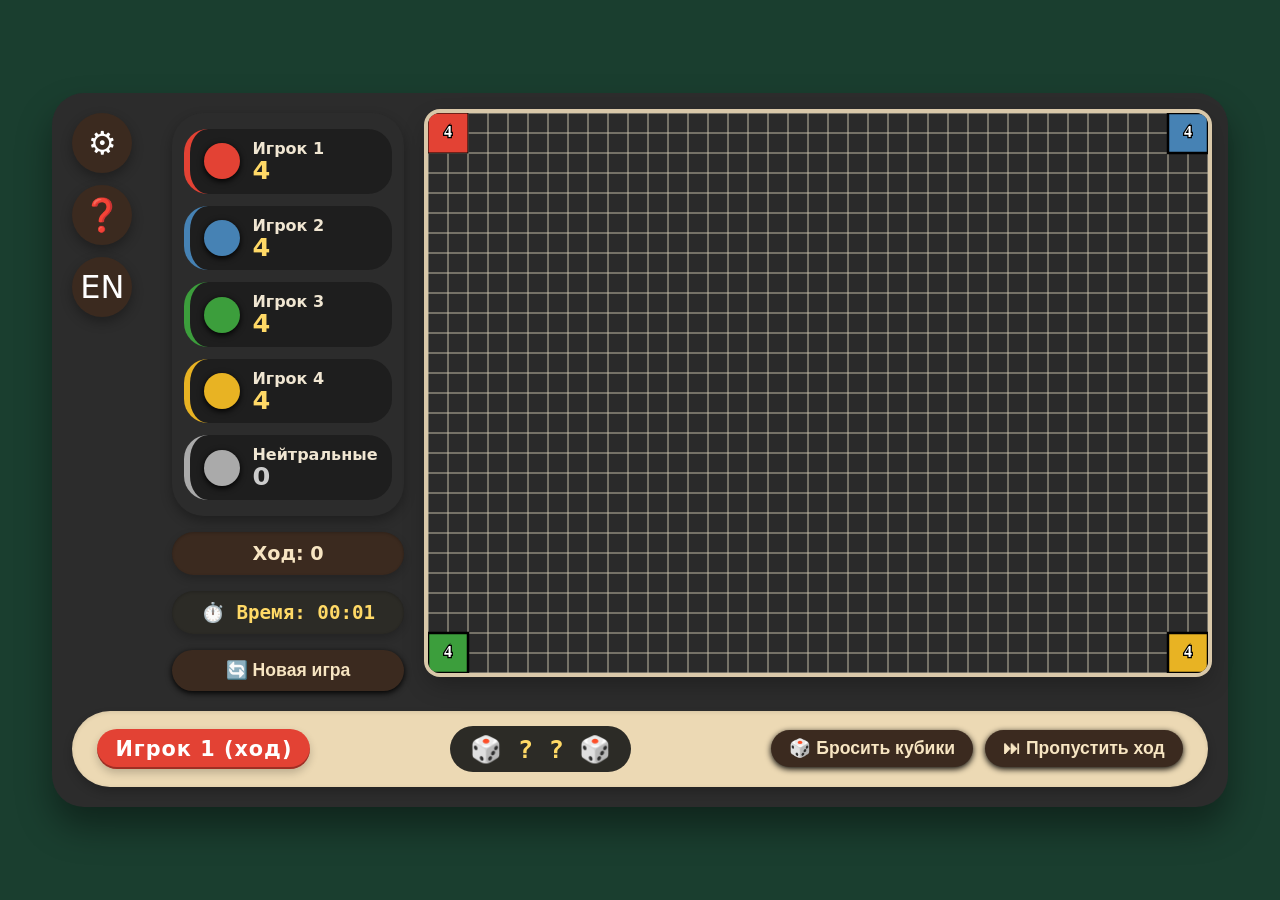
==== index-ru.html @ cdf318c5 "Create index-ru.html" ====
<!DOCTYPE html>
<html lang="ru">
<head>
    <meta charset="UTF-8">
    <meta name="viewport" content="width=device-width, initial-scale=1.0, user-scalable=no">
    <title>Захват</title>
    <link rel="stylesheet" href="css/styles.css">
</head>
<body>
<div class="game-wrapper">
    <div class="game-container">
        <div class="game-top-row">
            <div class="top-left-buttons">
                <div class="round-button" id="settingsIcon">⚙️</div>
                <div class="round-button" id="helpButton">❓</div>
                <div class="round-button" id="langButton">EN</div>
            </div>
            <div class="left-panel">
                <div class="score-panel" id="sideScorePanel"></div>
                <div class="turn-counter-box">Ход: <span id="turnCountDisplay">0</span></div>
                <div class="timer-box">⏱️ Время: <span id="timerDisplay">00:00</span></div>
                <button id="resetBtnLeft" class="reset-button">🔄 Новая игра</button>
            </div>
            <canvas id="gameCanvas" width="780" height="560" role="img" aria-label="Игровое поле"></canvas>
        </div>
        <div class="info-panel">
            <div class="turn-indicator" id="turnText">Игрок 1 (ход)</div>
            <div class="dice-area" id="diceDisplay">🎲  ?  ?  🎲</div>
            <div class="controls">
                <button id="rollBtn" aria-label="Бросить кубики">🎲 Бросить кубики</button>
                <button id="skipBtn" aria-label="Пропустить ход">⏭ Пропустить ход</button>
            </div>
        </div>
    </div>
</div>

<!-- Модальное окно настроек -->
<div id="settingsModal" class="modal">
    <div class="modal-content">
        <div class="modal-header">
            <h3>Настройки игры</h3>
            <span class="close-modal">&times;</span>
        </div>
        <div class="modal-body">
            <div class="settings-grid">
                <div class="settings-column">
                    <div class="settings-group">
                        <label>Количество игроков:</label>
                        <div class="radio-group">
                            <label class="radio-label"><input type="radio" name="playerCount" value="2"> 2 игрока</label>
                            <label class="radio-label"><input type="radio" name="playerCount" value="4" checked> 4 игрока</label>
                        </div>
                    </div>
                    <div class="settings-group">
                        <label>Размер стартовых квадратов: <span id="startSizeValue">2</span></label>
                        <input type="range" id="startSizeSlider" min="1" max="6" step="1" value="2">
                        <div class="hint">(от 1 до 6, влияет на мин. размер поля)</div>
                    </div>
                    <div class="settings-group">
                        <label>Размер поля:</label>
                        <div class="radio-group">
                            <label class="radio-label"><input type="radio" name="fieldSize" value="standard" checked> Стандартный (39×28)</label>
                            <label class="radio-label"><input type="radio" name="fieldSize" value="custom"> Кастомный</label>
                        </div>
                        <div id="customSizeInputs" class="custom-size-inputs" style="display: none;">
                            <input type="number" id="customCols" min="8" max="58" value="39" step="1"> ×
                            <input type="number" id="customRows" min="8" max="31" value="28" step="1">
                            <div id="sizeWarning" class="warning-message" style="display: none; color: #ffaa66; font-size: 0.8rem;">Минимальный размер поля: <span id="minFieldSizeSpan">0</span>×<span id="minFieldSizeSpan2">0</span></div>
                        </div>
                    </div>
                </div>
                <div class="settings-column">
                    <div class="settings-group">
                        <label for="botsToggle">🤖 Режим ботов:</label>
                        <label class="switch">
                            <input type="checkbox" id="botsToggle" checked>
                            <span class="slider round"></span>
                        </label>
                        <span id="botsStatusText">(игроки 2,3,4 — боты)</span>
                    </div>
                    <div class="settings-group">
                        <label for="simulationToggle">🎬 Режим симуляции (все игроки — боты):</label>
                        <label class="switch">
                            <input type="checkbox" id="simulationToggle">
                            <span class="slider round"></span>
                        </label>
                        <div class="hint">(включите для наблюдения за игрой ботов)</div>
                    </div>
                    <div class="settings-group">
                        <label for="highlightToggle">🟢 Подсветка доступных ходов:</label>
                        <label class="switch">
                            <input type="checkbox" id="highlightToggle" checked>
                            <span class="slider round"></span>
                        </label>
                        <div class="hint">(зелёные области, которые можно занять или захватить)</div>
                    </div>
                    <div class="settings-group">
                        <label>Цветовой режим:</label>
                        <div class="radio-group colorblind-group">
                            <label class="radio-label"><input type="radio" name="colorMode" value="normal" checked> Обычный</label>
                            <label class="radio-label"><input type="radio" name="colorMode" value="protanopia"> Протанопия</label>
                            <label class="radio-label"><input type="radio" name="colorMode" value="deuteranopia"> Дейтеранопия</label>
                            <label class="radio-label"><input type="radio" name="colorMode" value="tritanopia"> Тританопия</label>
                        </div>
                    </div>
                </div>
            </div>
        </div>
        <div class="modal-footer">
            <button id="applySettingsBtn">Применить и перезапустить</button>
            <button id="cancelSettingsBtn">Отмена</button>
        </div>
    </div>
</div>

<!-- Модальное окно справочника -->
<div id="helpModal" class="modal help-modal">
    <div class="modal-content">
        <div class="modal-header">
            <h3>📖 Справочник игры</h3>
            <span class="close-help-modal">&times;</span>
        </div>
        <div class="modal-body two-columns">
            <div class="help-column">
                <div class="help-section">
                    <h4>🎮 Горячие клавиши</h4>
                    <ul>
                        <li><kbd>Enter</kbd> — бросить кубики / подтвердить размещение</li>
                        <li><kbd>P</kbd> — пропустить ход</li>
                        <li><kbd>R</kbd> — повернуть прямоугольник</li>
                        <li><kbd>W</kbd> / <kbd>▲</kbd> — вверх</li>
                        <li><kbd>S</kbd> / <kbd>▼</kbd> — вниз</li>
                        <li><kbd>A</kbd> / <kbd>◀</kbd> — влево</li>
                        <li><kbd>D</kbd> / <kbd>▶</kbd> — вправо</li>
                        <li><kbd>Esc</kbd> — открыть/закрыть настройки</li>
                        <li><kbd>Q</kbd> — открыть/закрыть справочник</li>
                        <li><kbd>N</kbd> — новая игра</li>
                        <li><kbd>L</kbd> — переключить язык (русский/английский)</li>
                    </ul>
                </div>
            </div>
            <div class="help-column">
                <div class="help-section">
                    <h4>⚔️ Правила захвата</h4>
                    <p>Размер прямоугольника <strong>строго по кубикам</strong>. Вы можете:</p>
                    <ul>
                        <li><span class="highlight-green">Занять пустую область</span> (прилегает к вашей территории).</li>
                        <li><span class="highlight-orange">Захватить вражеский блок</span> целиком (если он касается вашей территории и имеет нужный размер).</li>
                        <li><span class="highlight-gray">Захватить нейтральный блок</span> (серый, уже существующий).</li>
                    </ul>
                    <p>Накрытие стартовой клетки → выбывание врага, его земли переходят соседям.</p>
                </div>
                <div class="help-section">
                    <h4>🏆 Условия победы</h4>
                    <ul>
                        <li>Захватить ≥ 2/3 поля</li>
                        <li>Уничтожить всех соперников</li>
                        <li>Поле полностью заполнено → побеждает игрок с наибольшей территорией</li>
                    </ul>
                </div>
            </div>
        </div>
        <div class="modal-footer">
            <button id="closeHelpBtn">Закрыть</button>
        </div>
    </div>
</div>

<!-- Модальное окно результатов -->
<div id="gameResultModal" class="modal result-modal">
    <div class="modal-content result-modal-content">
        <div class="modal-header">
            <h3>🏁 Игра окончена 🏁</h3>
            <span class="close-result-modal">&times;</span>
        </div>
        <div class="modal-body result-body">
            <div id="resultWinnerBlock" class="winner-block"></div>
            <div id="resultRankingsList" class="rankings-list"></div>
            <div id="resultStats" class="result-stats"></div>
        </div>
        <div class="modal-footer">
            <button id="resultNewGameBtn">🔄 Новая игра</button>
            <button id="resultCloseBtn">Закрыть</button>
        </div>
    </div>
</div>

<!-- Модальное окно подтверждения -->
<div id="confirmModal" class="modal confirm-modal">
    <div class="modal-content confirm-content">
        <div class="modal-header">
            <h3 id="confirmTitle">Подтверждение действия</h3>
            <span class="close-confirm-modal">&times;</span>
        </div>
        <div class="modal-body confirm-body">
            <p id="confirmMessage">Вы уверены?</p>
        </div>
        <div class="modal-footer confirm-footer">
            <button id="confirmYesBtn">✓ Да (Enter)</button>
            <button id="confirmNoBtn">✗ Нет (Esc)</button>
        </div>
    </div>
</div>

<script src="js/scripts.js"></script>
</body>
</html>
---- css/styles.css ----
* {
    user-select: none;
    -webkit-tap-highlight-color: transparent;
}

html, body {
    overflow: hidden;
    height: 100%;
    margin: 0;
    padding: 0;
}

body {
    background: #1a3e2f;
    font-family: 'Segoe UI', 'Roboto', system-ui, sans-serif;
    display: flex;
    justify-content: center;
    align-items: center;
    min-height: 100vh;
    margin: 0;
    padding: 0;
    transition: filter 0.2s ease;
}

.game-wrapper {
    display: flex;
    justify-content: center;
    align-items: center;
}

.game-container {
    background: #2c2c2c;
    border-radius: 32px;
    padding: 20px;
    box-shadow: 0 20px 35px rgba(0,0,0,0.4);
    display: flex;
    flex-direction: column;
    gap: 20px;
}

.game-top-row {
    display: flex;
    gap: 24px;
    flex-wrap: wrap;
    justify-content: center;
    align-items: flex-start;
    position: relative;
}

.left-panel {
    display: flex;
    flex-direction: column;
    gap: 16px;
    min-width: 180px;
}

.score-panel {
    background: #2c2c2c;
    border-radius: 32px;
    padding: 16px 12px;
    display: flex;
    flex-direction: column;
    gap: 12px;
    box-shadow: 0 5px 12px rgba(0,0,0,0.3);
}

.player-score-card {
    background: #1e1e1e;
    border-radius: 24px;
    padding: 10px 14px;
    display: flex;
    align-items: center;
    gap: 12px;
    border-left: 6px solid;
}

.player-color-badge {
    width: 36px;
    height: 36px;
    border-radius: 18px;
    box-shadow: 0 2px 6px black;
}

.player-score-info {
    flex-grow: 1;
}

.player-name {
    font-weight: bold;
    font-size: 1rem;
    color: #f0e6d2;
}

.player-score {
    font-size: 1.6rem;
    font-weight: bold;
    color: #ffd966;
    line-height: 1;
}

.neutral-score-card {
    background: #1e1e1e;
    border-radius: 24px;
    padding: 10px 14px;
    display: flex;
    align-items: center;
    gap: 12px;
    border-left: 6px solid #aaaaaa;
}

.neutral-badge {
    width: 36px;
    height: 36px;
    border-radius: 18px;
    background: #aaaaaa;
    box-shadow: 0 2px 6px black;
}

.neutral-info {
    flex-grow: 1;
}

.neutral-name {
    font-weight: bold;
    font-size: 1rem;
    color: #f0e6d2;
}

.neutral-score {
    font-size: 1.6rem;
    font-weight: bold;
    color: #cccccc;
    line-height: 1;
}

.turn-counter-box {
    background: #3b2a1f;
    padding: 10px 16px;
    border-radius: 40px;
    color: #f7e5c2;
    font-size: 1.2rem;
    font-weight: bold;
    text-align: center;
    box-shadow: inset 0 1px 3px rgba(0,0,0,0.2), 0 4px 8px rgba(0,0,0,0.2);
}

.timer-box {
    background: #2c2b26;
    padding: 10px 16px;
    border-radius: 40px;
    color: #ffd966;
    font-size: 1.2rem;
    font-weight: bold;
    text-align: center;
    font-family: monospace;
    box-shadow: inset 0 1px 3px rgba(0,0,0,0.2), 0 4px 8px rgba(0,0,0,0.2);
}

.reset-button {
    background: #3b2a1f;
    border: none;
    color: #f7e5c2;
    font-size: 1.1rem;
    font-weight: bold;
    padding: 10px 16px;
    border-radius: 40px;
    cursor: pointer;
    transition: all 0.15s;
    box-shadow: 0 2px 6px black;
    width: 100%;
}

.reset-button:hover {
    background: #5e4230;
    transform: scale(0.97);
    color: white;
}

canvas {
    display: block;
    border-radius: 12px;
    box-shadow: 0 0 0 4px #d9c8a9, 0 10px 25px rgba(0,0,0,0.3);
    cursor: crosshair;
    background: #2a2a2a;
}

.info-panel {
    background: #ecd9b4;
    border-radius: 40px;
    padding: 15px 25px;
    display: flex;
    flex-wrap: wrap;
    align-items: center;
    justify-content: space-between;
    gap: 15px;
    font-weight: bold;
    box-shadow: inset 0 1px 4px rgba(0,0,0,0.1), 0 5px 10px rgba(0,0,0,0.2);
}

.turn-indicator {
    padding: 8px 18px;
    border-radius: 60px;
    color: white;
    font-size: 1.3rem;
    letter-spacing: 1px;
    box-shadow: inset 0 -2px 0 rgba(0,0,0,0.3), 0 4px 8px rgba(0,0,0,0.2);
    transition: background 0.2s;
}

.dice-area {
    background: #2c2b26;
    padding: 8px 20px;
    border-radius: 50px;
    color: #ffd966;
    font-size: 1.6rem;
    font-family: monospace;
    font-weight: bold;
}

button {
    background: #3b2a1f;
    border: none;
    color: #f7e5c2;
    font-size: 1.1rem;
    font-weight: bold;
    padding: 8px 18px;
    border-radius: 40px;
    cursor: pointer;
    transition: all 0.15s;
    box-shadow: 0 2px 6px black;
}

button:hover {
    background: #5e4230;
    transform: scale(0.97);
    color: white;
}

.controls {
    display: flex;
    gap: 12px;
    align-items: center;
    flex-wrap: wrap;
}

.modal {
    display: none;
    position: fixed;
    z-index: 1000;
    left: 0;
    top: 0;
    width: 100%;
    height: 100%;
    background-color: rgba(0,0,0,0.7);
    backdrop-filter: blur(3px);
    justify-content: center;
    align-items: center;
}

.modal-content {
    background: #2c2c2c;
    border-radius: 32px;
    overflow: hidden;
    width: 90%;
    max-width: 480px;
    box-shadow: 0 20px 35px black;
    animation: fadeIn 0.2s;
}

.modal-header {
    display: flex;
    justify-content: space-between;
    align-items: center;
    padding: 16px 20px;
    border-bottom: 1px solid #5e4230;
    color: #f7e5c2;
}

.modal-header h3 {
    margin: 0;
}

.close-modal {
    font-size: 28px;
    font-weight: bold;
    cursor: pointer;
    transition: 0.2s;
}
.close-modal:hover {
    color: #ffa500;
}

.modal-body {
    padding: 20px;
    display: flex;
    flex-direction: column;
    gap: 20px;
}

.settings-group {
    display: flex;
    flex-direction: column;
    gap: 8px;
    color: #f0e6d2;
}

.radio-group {
    display: flex;
    flex-wrap: wrap;
    gap: 12px;
    margin-top: 5px;
}

.radio-label {
    display: flex;
    align-items: center;
    gap: 6px;
    background: #1e1e1e;
    padding: 6px 14px;
    border-radius: 30px;
    cursor: pointer;
    transition: all 0.15s;
    color: #f0e6d2;
    font-size: 0.9rem;
}

.radio-label:hover {
    background: #5e4230;
    transform: scale(0.97);
}

.radio-label input {
    accent-color: #e8b323;
    width: 16px;
    height: 16px;
    margin: 0;
    cursor: pointer;
}

.colorblind-group .radio-label {
    background: #2c2b26;
}

.colorblind-group .radio-label:hover {
    background: #5e4230;
}

input[type="range"] {
    width: 100%;
    cursor: pointer;
    background: #5e4230;
    height: 4px;
    border-radius: 5px;
    -webkit-appearance: none;
}
input[type="range"]:focus {
    outline: none;
}
input[type="range"]::-webkit-slider-thumb {
    -webkit-appearance: none;
    width: 18px;
    height: 18px;
    border-radius: 50%;
    background: #ffd966;
    cursor: pointer;
    border: none;
}
.hint {
    font-size: 0.75rem;
    opacity: 0.8;
}

.custom-size-inputs {
    display: flex;
    gap: 10px;
    align-items: center;
    margin-top: 5px;
    flex-wrap: wrap;
}

.custom-size-inputs input {
    background: #1e1e1e;
    border: 1px solid #5e4230;
    border-radius: 30px;
    padding: 6px 12px;
    color: #ffd966;
    font-weight: bold;
    text-align: center;
    width: 80px;
}

.warning-message {
    width: 100%;
    margin-top: 5px;
}

.switch {
    position: relative;
    display: inline-block;
    width: 52px;
    height: 26px;
}

.switch input {
    opacity: 0;
    width: 0;
    height: 0;
}

.slider {
    position: absolute;
    cursor: pointer;
    top: 0;
    left: 0;
    right: 0;
    bottom: 0;
    background-color: #5e4230;
    transition: 0.3s;
    border-radius: 34px;
}

.slider:before {
    position: absolute;
    content: "";
    height: 20px;
    width: 20px;
    left: 3px;
    bottom: 3px;
    background-color: #f7e5c2;
    transition: 0.3s;
    border-radius: 50%;
}

input:checked + .slider {
    background-color: #3c9e3c;
}

input:checked + .slider:before {
    transform: translateX(26px);
}

.modal-footer {
    display: flex;
    justify-content: flex-end;
    gap: 12px;
    padding: 16px 20px;
    border-top: 1px solid #5e4230;
}

/* Result modal */
.result-modal .result-modal-content {
    max-width: 500px;
    background: #2c2c2c;
    border-radius: 32px;
    animation: fadeIn 0.2s;
    color: #f0e6d2;
}

.winner-block {
    background: #1e1e1e;
    border-radius: 24px;
    padding: 16px;
    text-align: center;
    margin-bottom: 20px;
    border-left: 6px solid;
    color: #f0e6d2;
}
.winner-name {
    font-size: 1.6rem;
    font-weight: bold;
}
.winner-score {
    font-size: 1.2rem;
    color: #ffd966;
}

.rankings-list {
    background: #1e1e1e;
    border-radius: 24px;
    padding: 12px;
    margin-bottom: 20px;
    color: #f0e6d2;
}
.rankings-list > div:first-child {
    color: #ffd966;
    margin-bottom: 8px;
}
.ranking-item {
    display: flex;
    justify-content: space-between;
    padding: 8px 12px;
    border-bottom: 1px solid #5e4230;
    font-size: 1rem;
    color: #f0e6d2;
}
.ranking-item:last-child {
    border-bottom: none;
}
.rank-place {
    font-weight: bold;
    color: #ffd966;
}
.rank-name {
    flex: 1;
    margin-left: 12px;
    color: #f0e6d2;
}
.rank-score {
    font-weight: bold;
    color: #ffd966;
}

.result-stats {
    background: #1e1e1e;
    border-radius: 24px;
    padding: 12px;
    display: flex;
    justify-content: space-between;
    gap: 12px;
    flex-wrap: wrap;
}
.stat-card {
    background: #2c2b26;
    padding: 8px 12px;
    border-radius: 20px;
    text-align: center;
    flex: 1;
    color: #f0e6d2;
}
.stat-label {
    font-size: 0.8rem;
    opacity: 0.9;
    color: #ccccaa;
}
.stat-value {
    font-size: 1.2rem;
    font-weight: bold;
    color: #ffd966;
}

.result-modal .modal-header {
    background: #2c2c2c;
    border-bottom: 1px solid #5e4230;
    color: #ffd966;
}
.result-modal .modal-header h3 {
    color: #ffd966;
}
.result-modal .close-result-modal {
    color: #f0e6d2;
}
.result-modal .close-result-modal:hover {
    color: #ffa500;
}

.result-modal .modal-footer button {
    background: #3b2a1f;
    border: none;
    color: #f7e5c2;
    font-size: 1rem;
    font-weight: bold;
    padding: 8px 18px;
    border-radius: 40px;
    cursor: pointer;
    transition: all 0.15s;
}
.result-modal .modal-footer button:hover {
    background: #5e4230;
    transform: scale(0.97);
    color: white;
}

@keyframes fadeIn {
    from { opacity: 0; transform: scale(0.95);}
    to { opacity: 1; transform: scale(1);}
}

@media (max-width: 900px) {
    .game-top-row {
        flex-direction: column;
        align-items: stretch;
    }
    .left-panel {
        flex-direction: row;
        flex-wrap: wrap;
        justify-content: space-between;
    }
    .score-panel {
        flex-direction: row;
        flex-wrap: wrap;
        flex: 1;
    }
    .player-score-card, .neutral-score-card {
        min-width: 130px;
    }
    .info-panel {
        flex-direction: column;
        align-items: stretch;
    }
}

.settings-grid {
    display: grid;
    grid-template-columns: 1fr 1fr;
    gap: 20px;
}

.settings-column {
    display: flex;
    flex-direction: column;
    gap: 20px;
}

@media (max-width: 700px) {
    .settings-grid {
        grid-template-columns: 1fr;
        gap: 16px;
    }
}

/* Help modal two columns */
.help-modal .modal-content {
    max-width: 700px;
    background: #2c2c2c;
    color: #f0e6d2;
}
.modal-body.two-columns {
    display: flex;
    gap: 24px;
    padding: 20px;
    flex-direction: row !important;
}
.help-column {
    flex: 1;
    min-width: 0;
}
.help-section {
    margin-bottom: 24px;
}
.help-section h4 {
    color: #ffd966;
    border-left: 4px solid #ffd966;
    padding-left: 10px;
    margin-bottom: 12px;
}
.help-section p, .help-section ul {
    font-size: 0.95rem;
    line-height: 1.4;
    color: #e0d6c0;
}
.help-section ul {
    margin-left: 20px;
    padding-left: 0;
}
.help-section li {
    margin: 8px 0;
}
kbd {
    background: #1e1e1e;
    border-radius: 6px;
    padding: 2px 8px;
    font-family: monospace;
    font-weight: bold;
    color: #ffd966;
    border: 1px solid #5e4230;
    display: inline-block;
    margin-right: 4px;
}
.highlight-green { color: #8bc34a; font-weight: bold; }
.highlight-orange { color: #ffb347; font-weight: bold; }
.highlight-gray { color: #cccccc; font-weight: bold; }

/* Performance */
canvas {
    will-change: transform;
    transform: translateZ(0);
    backface-visibility: hidden;
}
.game-container {
    transform: translateZ(0);
}

.top-left-buttons {
    display: flex;
    flex-direction: column;
    gap: 12px;
    margin-right: 16px;
}
.round-button {
    font-size: 2rem;
    cursor: pointer;
    background: #3b2a1f;
    width: 60px;
    height: 60px;
    display: flex;
    align-items: center;
    justify-content: center;
    border-radius: 50%;
    box-shadow: 0 5px 12px rgba(0,0,0,0.3);
    transition: 0.2s;
    color: white;
}
.round-button:hover {
    background: #5e4230;
    transform: scale(1.02);
}

/* Confirm modal white text */
.confirm-modal .modal-content,
.confirm-modal .modal-header,
.confirm-modal .modal-body,
.confirm-modal .modal-footer {
    color: white;
}
.confirm-modal .modal-header h3,
.confirm-modal .modal-body p {
    color: white;
}
.close-confirm-modal {
    color: white;
}
.close-confirm-modal:hover {
    color: #ffa500;
}

@media (max-width: 600px) {
    .modal-body.two-columns {
        flex-direction: column !important;
    }
}
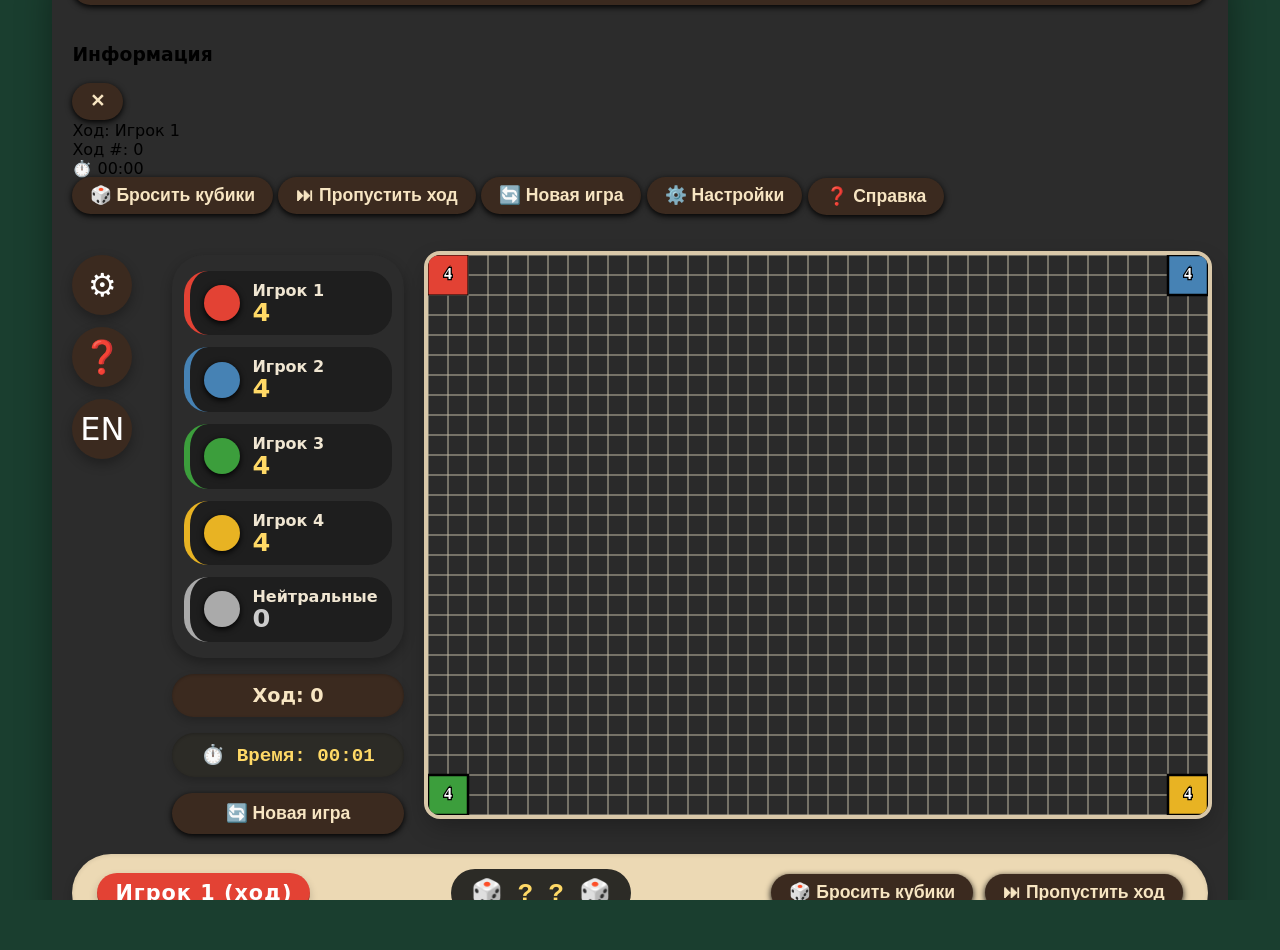
==== commit 192c78f6: "Update index-ru.html" ====
--- a/index-ru.html
+++ b/index-ru.html
@@ -1,14 +1,39 @@
+<!-- index-ru.html (русская версия, аналогичные изменения) -->
 <!DOCTYPE html>
 <html lang="ru">
 <head>
     <meta charset="UTF-8">
-    <meta name="viewport" content="width=device-width, initial-scale=1.0, user-scalable=no">
+    <meta name="viewport" content="width=device-width, initial-scale=1.0, user-scalable=no, viewport-fit=cover">
     <title>Захват</title>
     <link rel="stylesheet" href="css/styles.css">
 </head>
 <body>
 <div class="game-wrapper">
     <div class="game-container">
+        <button class="hamburger-btn" id="hamburgerBtn" aria-label="Меню">☰</button>
+        <div id="mobileDrawer" class="mobile-drawer">
+            <div class="drawer-header">
+                <h3>Информация</h3>
+                <button class="drawer-close" id="drawerCloseBtn">✕</button>
+            </div>
+            <div class="drawer-content">
+                <div class="drawer-score-panel" id="mobileScorePanel"></div>
+                <div class="drawer-turn-info">
+                    <div>Ход: <span id="mobileTurnText">Игрок 1</span></div>
+                    <div>Ход #: <span id="mobileTurnCount">0</span></div>
+                    <div>⏱️ <span id="mobileTimerDisplay">00:00</span></div>
+                </div>
+                <div class="drawer-buttons">
+                    <button id="mobileRollBtn" class="mobile-roll-btn">🎲 Бросить кубики</button>
+                    <button id="mobileSkipBtn" class="mobile-skip-btn">⏭ Пропустить ход</button>
+                    <button id="mobileNewGameBtn" class="mobile-newgame-btn">🔄 Новая игра</button>
+                    <button id="mobileSettingsBtn" class="mobile-settings-btn">⚙️ Настройки</button>
+                    <button id="mobileHelpBtn" class="mobile-help-btn">❓ Справка</button>
+                </div>
+            </div>
+        </div>
+        <div id="drawerOverlay" class="drawer-overlay"></div>
+
         <div class="game-top-row">
             <div class="top-left-buttons">
                 <div class="round-button" id="settingsIcon">⚙️</div>
@@ -34,7 +59,6 @@
     </div>
 </div>
 
-<!-- Модальное окно настроек -->
 <div id="settingsModal" class="modal">
     <div class="modal-content">
         <div class="modal-header">
@@ -65,7 +89,7 @@
                         <div id="customSizeInputs" class="custom-size-inputs" style="display: none;">
                             <input type="number" id="customCols" min="8" max="58" value="39" step="1"> ×
                             <input type="number" id="customRows" min="8" max="31" value="28" step="1">
-                            <div id="sizeWarning" class="warning-message" style="display: none; color: #ffaa66; font-size: 0.8rem;">Минимальный размер поля: <span id="minFieldSizeSpan">0</span>×<span id="minFieldSizeSpan2">0</span></div>
+                            <div id="sizeWarning" class="warning-message" style="display: none;">Минимальный размер поля: <span id="minFieldSizeSpan">0</span>×<span id="minFieldSizeSpan2">0</span></div>
                         </div>
                     </div>
                 </div>
@@ -113,7 +137,6 @@
     </div>
 </div>
 
-<!-- Модальное окно справочника -->
 <div id="helpModal" class="modal help-modal">
     <div class="modal-content">
         <div class="modal-header">
@@ -121,21 +144,29 @@
             <span class="close-help-modal">&times;</span>
         </div>
         <div class="modal-body two-columns">
-            <div class="help-column">
+            <div class="help-column desktop-help">
                 <div class="help-section">
                     <h4>🎮 Горячие клавиши</h4>
                     <ul>
-                        <li><kbd>Enter</kbd> — бросить кубики / подтвердить размещение</li>
+                        <li><kbd>Enter</kbd> — бросить / подтвердить</li>
                         <li><kbd>P</kbd> — пропустить ход</li>
-                        <li><kbd>R</kbd> — повернуть прямоугольник</li>
-                        <li><kbd>W</kbd> / <kbd>▲</kbd> — вверх</li>
-                        <li><kbd>S</kbd> / <kbd>▼</kbd> — вниз</li>
-                        <li><kbd>A</kbd> / <kbd>◀</kbd> — влево</li>
-                        <li><kbd>D</kbd> / <kbd>▶</kbd> — вправо</li>
-                        <li><kbd>Esc</kbd> — открыть/закрыть настройки</li>
-                        <li><kbd>Q</kbd> — открыть/закрыть справочник</li>
+                        <li><kbd>R</kbd> — повернуть</li>
+                        <li><kbd>W/A/S/D</kbd> или стрелки — движение</li>
+                        <li><kbd>Esc</kbd> — настройки</li>
+                        <li><kbd>Q</kbd> — справка</li>
                         <li><kbd>N</kbd> — новая игра</li>
-                        <li><kbd>L</kbd> — переключить язык (русский/английский)</li>
+                        <li><kbd>L</kbd> — переключить язык</li>
+                    </ul>
+                </div>
+            </div>
+            <div class="help-column mobile-help">
+                <div class="help-section">
+                    <h4>📱 Управление пальцем</h4>
+                    <ul>
+                        <li>👆 <strong>Тап по полю</strong> — бросить кубики</li>
+                        <li>🖐️ <strong>Перетаскивание</strong> — двигать прямоугольник</li>
+                        <li>👆 <strong>Тап без движения</strong> — поставить фигуру</li>
+                        <li>📋 <strong>Меню ☰</strong> — очки, ход, таймер, действия</li>
                     </ul>
                 </div>
             </div>
@@ -145,7 +176,7 @@
                     <p>Размер прямоугольника <strong>строго по кубикам</strong>. Вы можете:</p>
                     <ul>
                         <li><span class="highlight-green">Занять пустую область</span> (прилегает к вашей территории).</li>
-                        <li><span class="highlight-orange">Захватить вражеский блок</span> целиком (если он касается вашей территории и имеет нужный размер).</li>
+                        <li><span class="highlight-orange">Захватить вражеский блок</span> целиком (если касается вашей территории и нужный размер).</li>
                         <li><span class="highlight-gray">Захватить нейтральный блок</span> (серый, уже существующий).</li>
                     </ul>
                     <p>Накрытие стартовой клетки → выбывание врага, его земли переходят соседям.</p>
@@ -166,7 +197,6 @@
     </div>
 </div>
 
-<!-- Модальное окно результатов -->
 <div id="gameResultModal" class="modal result-modal">
     <div class="modal-content result-modal-content">
         <div class="modal-header">
@@ -185,7 +215,6 @@
     </div>
 </div>
 
-<!-- Модальное окно подтверждения -->
 <div id="confirmModal" class="modal confirm-modal">
     <div class="modal-content confirm-content">
         <div class="modal-header">
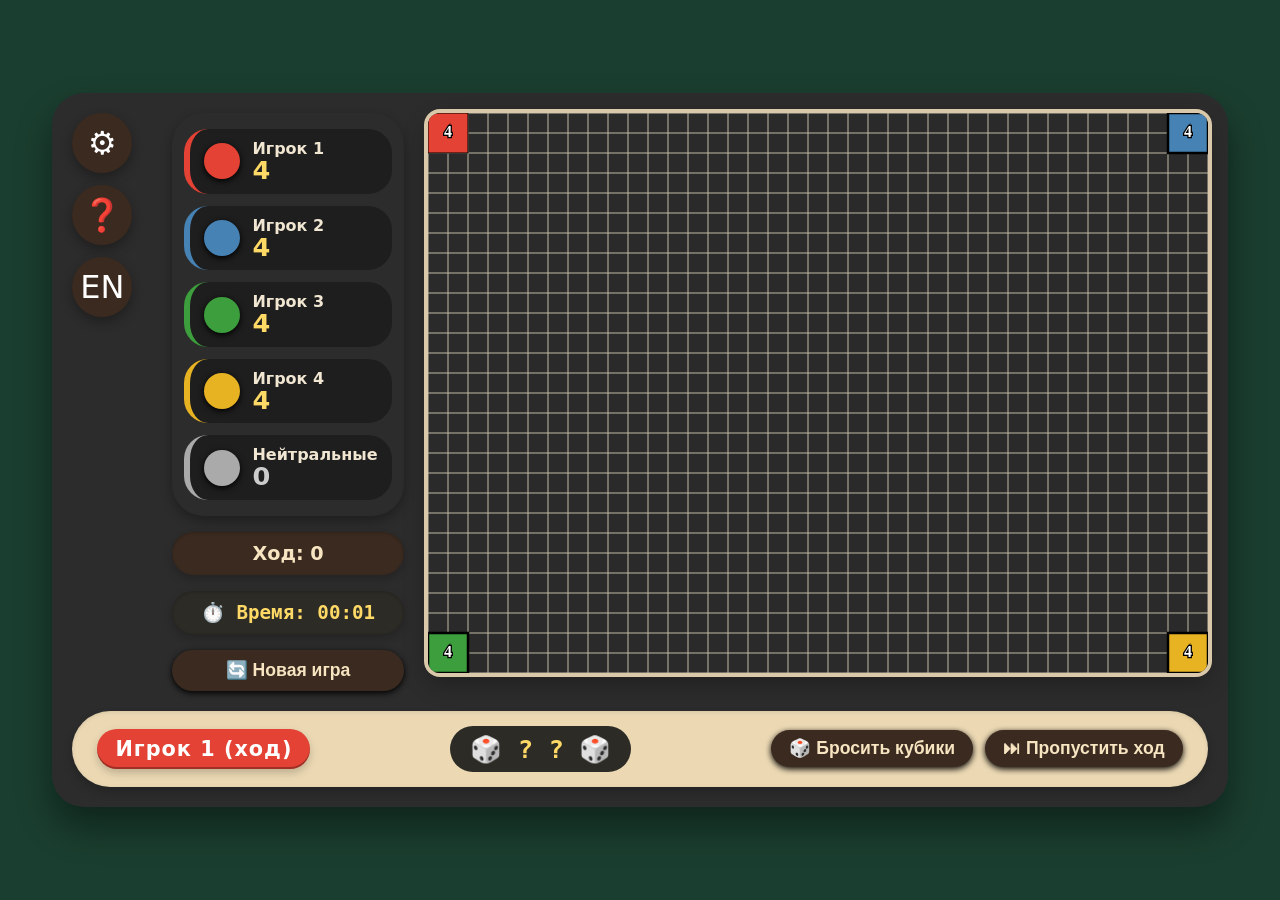
==== commit c232b40a: "Update index-ru.html" ====
--- a/index-ru.html
+++ b/index-ru.html
@@ -1,4 +1,3 @@
-<!-- index-ru.html (русская версия, аналогичные изменения) -->
 <!DOCTYPE html>
 <html lang="ru">
 <head>
@@ -29,6 +28,7 @@
                     <button id="mobileNewGameBtn" class="mobile-newgame-btn">🔄 Новая игра</button>
                     <button id="mobileSettingsBtn" class="mobile-settings-btn">⚙️ Настройки</button>
                     <button id="mobileHelpBtn" class="mobile-help-btn">❓ Справка</button>
+                    <button id="mobileLangBtn" class="mobile-lang-btn">🌐 EN</button>
                 </div>
             </div>
         </div>
@@ -89,7 +89,7 @@
                         <div id="customSizeInputs" class="custom-size-inputs" style="display: none;">
                             <input type="number" id="customCols" min="8" max="58" value="39" step="1"> ×
                             <input type="number" id="customRows" min="8" max="31" value="28" step="1">
-                            <div id="sizeWarning" class="warning-message" style="display: none;">Минимальный размер поля: <span id="minFieldSizeSpan">0</span>×<span id="minFieldSizeSpan2">0</span></div>
+                            <div id="sizeWarning" class="warning-message">Минимальный размер поля: <span id="minFieldSizeSpan">0</span>×<span id="minFieldSizeSpan2">0</span></div>
                         </div>
                     </div>
                 </div>
@@ -166,6 +166,7 @@
                         <li>👆 <strong>Тап по полю</strong> — бросить кубики</li>
                         <li>🖐️ <strong>Перетаскивание</strong> — двигать прямоугольник</li>
                         <li>👆 <strong>Тап без движения</strong> — поставить фигуру</li>
+                        <li>⏱️ <strong>Долгое нажатие</strong> — повернуть фигуру</li>
                         <li>📋 <strong>Меню ☰</strong> — очки, ход, таймер, действия</li>
                     </ul>
                 </div>
--- a/css/styles.css
+++ b/css/styles.css
@@ -1,3 +1,4 @@
+/* styles.css — полная версия с исправленной обводкой нейтральной карточки */
 * {
     user-select: none;
     -webkit-tap-highlight-color: transparent;
@@ -26,6 +27,9 @@
     display: flex;
     justify-content: center;
     align-items: center;
+    width: 100%;
+    padding: 0 5px;
+    box-sizing: border-box;
 }
 
 .game-container {
@@ -36,8 +40,129 @@
     display: flex;
     flex-direction: column;
     gap: 20px;
-}
-
+    position: relative;
+}
+
+/* Кнопка гамбургер (мобильная) */
+.hamburger-btn {
+    display: none;
+    position: fixed;
+    bottom: 20px;
+    right: 20px;
+    width: 56px;
+    height: 56px;
+    border-radius: 50%;
+    background: #3b2a1f;
+    border: none;
+    font-size: 28px;
+    color: white;
+    cursor: pointer;
+    z-index: 1001;
+    box-shadow: 0 4px 12px rgba(0,0,0,0.3);
+    transition: 0.2s;
+}
+.hamburger-btn:active {
+    transform: scale(0.94);
+}
+
+/* Выдвижная панель */
+.mobile-drawer {
+    position: fixed;
+    bottom: 0;
+    left: 0;
+    right: 0;
+    background: #2c2c2c;
+    border-radius: 24px 24px 0 0;
+    transform: translateY(100%);
+    transition: transform 0.3s ease;
+    z-index: 1002;
+    max-height: 80vh;
+    overflow-y: auto;
+    box-shadow: 0 -4px 20px rgba(0,0,0,0.5);
+    display: flex;
+    flex-direction: column;
+}
+.mobile-drawer.open {
+    transform: translateY(0);
+}
+.drawer-header {
+    display: flex;
+    justify-content: space-between;
+    align-items: center;
+    padding: 16px 20px;
+    border-bottom: 1px solid #5e4230;
+    color: #f7e5c2;
+}
+.drawer-header h3 {
+    margin: 0;
+}
+.drawer-close {
+    background: none;
+    border: none;
+    font-size: 24px;
+    color: #f7e5c2;
+    cursor: pointer;
+    padding: 0;
+    width: 32px;
+    height: 32px;
+}
+.drawer-content {
+    padding: 20px;
+    display: flex;
+    flex-direction: column;
+    gap: 20px;
+}
+.drawer-score-panel {
+    background: #1e1e1e;
+    border-radius: 24px;
+    padding: 12px;
+    display: flex;
+    flex-direction: column;
+    gap: 8px;
+    color: #f0e6d2;
+}
+.drawer-turn-info {
+    background: #1e1e1e;
+    border-radius: 24px;
+    padding: 12px;
+    display: flex;
+    justify-content: space-around;
+    font-weight: bold;
+    color: #ffd966;
+}
+.drawer-buttons {
+    display: flex;
+    flex-wrap: wrap;
+    gap: 12px;
+    justify-content: center;
+}
+.drawer-buttons button {
+    flex: 1;
+    min-width: 120px;
+    background: #3b2a1f;
+    border: none;
+    color: #f7e5c2;
+    font-size: 1rem;
+    font-weight: bold;
+    padding: 10px 12px;
+    border-radius: 40px;
+    cursor: pointer;
+}
+.drawer-overlay {
+    position: fixed;
+    top: 0;
+    left: 0;
+    right: 0;
+    bottom: 0;
+    background: rgba(0,0,0,0.5);
+    z-index: 1000;
+    display: none;
+}
+.drawer-overlay.open {
+    display: block;
+}
+
+/* Стандартный десктоп интерфейс */
 .game-top-row {
     display: flex;
     gap: 24px;
@@ -46,14 +171,12 @@
     align-items: flex-start;
     position: relative;
 }
-
 .left-panel {
     display: flex;
     flex-direction: column;
     gap: 16px;
     min-width: 180px;
 }
-
 .score-panel {
     background: #2c2c2c;
     border-radius: 32px;
@@ -63,8 +186,7 @@
     gap: 12px;
     box-shadow: 0 5px 12px rgba(0,0,0,0.3);
 }
-
-.player-score-card {
+.player-score-card, .neutral-score-card {
     background: #1e1e1e;
     border-radius: 24px;
     padding: 10px 14px;
@@ -73,67 +195,54 @@
     gap: 12px;
     border-left: 6px solid;
 }
-
 .player-color-badge {
     width: 36px;
     height: 36px;
     border-radius: 18px;
     box-shadow: 0 2px 6px black;
 }
-
-.player-score-info {
+.player-score-info, .neutral-info {
     flex-grow: 1;
 }
-
-.player-name {
+.player-name, .neutral-name {
     font-weight: bold;
     font-size: 1rem;
     color: #f0e6d2;
 }
-
-.player-score {
+.player-score, .neutral-score {
     font-size: 1.6rem;
     font-weight: bold;
     color: #ffd966;
     line-height: 1;
 }
-
+.neutral-score {
+    color: #cccccc;
+}
+
+/* Нейтральный кружок — всегда серый */
+.neutral-badge {
+    width: 36px !important;
+    height: 36px !important;
+    border-radius: 18px !important;
+    background: #aaaaaa !important;
+    box-shadow: 0 2px 6px black;
+    display: inline-block;
+    flex-shrink: 0;
+}
+
+/* Исправление обводки нейтральной карточки — серая линия слева */
 .neutral-score-card {
-    background: #1e1e1e;
-    border-radius: 24px;
-    padding: 10px 14px;
-    display: flex;
-    align-items: center;
-    gap: 12px;
-    border-left: 6px solid #aaaaaa;
-}
-
-.neutral-badge {
-    width: 36px;
-    height: 36px;
-    border-radius: 18px;
-    background: #aaaaaa;
-    box-shadow: 0 2px 6px black;
-}
-
-.neutral-info {
-    flex-grow: 1;
-}
-
-.neutral-name {
-    font-weight: bold;
-    font-size: 1rem;
-    color: #f0e6d2;
-}
-
-.neutral-score {
-    font-size: 1.6rem;
-    font-weight: bold;
-    color: #cccccc;
-    line-height: 1;
-}
-
-.turn-counter-box {
+    border-left-color: #aaaaaa !important;
+}
+
+/* Для мобильной панели уменьшаем кружок */
+.drawer-score-panel .neutral-badge {
+    width: 24px !important;
+    height: 24px !important;
+    border-radius: 12px !important;
+}
+
+.turn-counter-box, .timer-box {
     background: #3b2a1f;
     padding: 10px 16px;
     border-radius: 40px;
@@ -143,19 +252,11 @@
     text-align: center;
     box-shadow: inset 0 1px 3px rgba(0,0,0,0.2), 0 4px 8px rgba(0,0,0,0.2);
 }
-
 .timer-box {
     background: #2c2b26;
-    padding: 10px 16px;
-    border-radius: 40px;
-    color: #ffd966;
-    font-size: 1.2rem;
-    font-weight: bold;
-    text-align: center;
+    color: #ffd966;
     font-family: monospace;
-    box-shadow: inset 0 1px 3px rgba(0,0,0,0.2), 0 4px 8px rgba(0,0,0,0.2);
-}
-
+}
 .reset-button {
     background: #3b2a1f;
     border: none;
@@ -169,11 +270,9 @@
     box-shadow: 0 2px 6px black;
     width: 100%;
 }
-
 .reset-button:hover {
     background: #5e4230;
     transform: scale(0.97);
-    color: white;
 }
 
 canvas {
@@ -182,8 +281,9 @@
     box-shadow: 0 0 0 4px #d9c8a9, 0 10px 25px rgba(0,0,0,0.3);
     cursor: crosshair;
     background: #2a2a2a;
-}
-
+    width: auto;
+    height: auto;
+}
 .info-panel {
     background: #ecd9b4;
     border-radius: 40px;
@@ -196,7 +296,6 @@
     font-weight: bold;
     box-shadow: inset 0 1px 4px rgba(0,0,0,0.1), 0 5px 10px rgba(0,0,0,0.2);
 }
-
 .turn-indicator {
     padding: 8px 18px;
     border-radius: 60px;
@@ -204,9 +303,7 @@
     font-size: 1.3rem;
     letter-spacing: 1px;
     box-shadow: inset 0 -2px 0 rgba(0,0,0,0.3), 0 4px 8px rgba(0,0,0,0.2);
-    transition: background 0.2s;
-}
-
+}
 .dice-area {
     background: #2c2b26;
     padding: 8px 20px;
@@ -216,7 +313,6 @@
     font-family: monospace;
     font-weight: bold;
 }
-
 button {
     background: #3b2a1f;
     border: none;
@@ -229,24 +325,44 @@
     transition: all 0.15s;
     box-shadow: 0 2px 6px black;
 }
-
 button:hover {
     background: #5e4230;
     transform: scale(0.97);
+}
+.controls {
+    display: flex;
+    gap: 12px;
+    flex-wrap: wrap;
+}
+.top-left-buttons {
+    display: flex;
+    flex-direction: column;
+    gap: 12px;
+    margin-right: 16px;
+}
+.round-button {
+    font-size: 2rem;
+    cursor: pointer;
+    background: #3b2a1f;
+    width: 60px;
+    height: 60px;
+    display: flex;
+    align-items: center;
+    justify-content: center;
+    border-radius: 50%;
+    box-shadow: 0 5px 12px rgba(0,0,0,0.3);
+    transition: 0.2s;
     color: white;
 }
-
-.controls {
-    display: flex;
-    gap: 12px;
-    align-items: center;
-    flex-wrap: wrap;
-}
-
+.round-button:active {
+    transform: scale(0.96);
+}
+
+/* Модальные окна — весь текст белый */
 .modal {
     display: none;
     position: fixed;
-    z-index: 1000;
+    z-index: 1100;
     left: 0;
     top: 0;
     width: 100%;
@@ -256,7 +372,6 @@
     justify-content: center;
     align-items: center;
 }
-
 .modal-content {
     background: #2c2c2c;
     border-radius: 32px;
@@ -265,8 +380,8 @@
     max-width: 480px;
     box-shadow: 0 20px 35px black;
     animation: fadeIn 0.2s;
-}
-
+    color: #f0e6d2;
+}
 .modal-header {
     display: flex;
     justify-content: space-between;
@@ -275,42 +390,39 @@
     border-bottom: 1px solid #5e4230;
     color: #f7e5c2;
 }
-
 .modal-header h3 {
     margin: 0;
-}
-
-.close-modal {
+    color: #ffd966;
+}
+.close-modal, .close-help-modal, .close-result-modal, .close-confirm-modal {
     font-size: 28px;
     font-weight: bold;
     cursor: pointer;
     transition: 0.2s;
-}
-.close-modal:hover {
+    color: #f7e5c2;
+}
+.close-modal:hover, .close-help-modal:hover, .close-result-modal:hover, .close-confirm-modal:hover {
     color: #ffa500;
 }
-
 .modal-body {
     padding: 20px;
     display: flex;
     flex-direction: column;
     gap: 20px;
-}
-
+    color: #f0e6d2;
+}
 .settings-group {
     display: flex;
     flex-direction: column;
     gap: 8px;
     color: #f0e6d2;
 }
-
 .radio-group {
     display: flex;
     flex-wrap: wrap;
     gap: 12px;
     margin-top: 5px;
 }
-
 .radio-label {
     display: flex;
     align-items: center;
@@ -323,12 +435,9 @@
     color: #f0e6d2;
     font-size: 0.9rem;
 }
-
-.radio-label:hover {
-    background: #5e4230;
+.radio-label:active {
     transform: scale(0.97);
 }
-
 .radio-label input {
     accent-color: #e8b323;
     width: 16px;
@@ -336,15 +445,6 @@
     margin: 0;
     cursor: pointer;
 }
-
-.colorblind-group .radio-label {
-    background: #2c2b26;
-}
-
-.colorblind-group .radio-label:hover {
-    background: #5e4230;
-}
-
 input[type="range"] {
     width: 100%;
     cursor: pointer;
@@ -352,9 +452,6 @@
     height: 4px;
     border-radius: 5px;
     -webkit-appearance: none;
-}
-input[type="range"]:focus {
-    outline: none;
 }
 input[type="range"]::-webkit-slider-thumb {
     -webkit-appearance: none;
@@ -363,13 +460,12 @@
     border-radius: 50%;
     background: #ffd966;
     cursor: pointer;
-    border: none;
 }
 .hint {
     font-size: 0.75rem;
     opacity: 0.8;
-}
-
+    color: #ccccaa;
+}
 .custom-size-inputs {
     display: flex;
     gap: 10px;
@@ -377,7 +473,6 @@
     margin-top: 5px;
     flex-wrap: wrap;
 }
-
 .custom-size-inputs input {
     background: #1e1e1e;
     border: 1px solid #5e4230;
@@ -388,25 +483,21 @@
     text-align: center;
     width: 80px;
 }
-
 .warning-message {
-    width: 100%;
-    margin-top: 5px;
-}
-
+    color: #ffaa66;
+    font-size: 0.8rem;
+}
 .switch {
     position: relative;
     display: inline-block;
     width: 52px;
     height: 26px;
 }
-
 .switch input {
     opacity: 0;
     width: 0;
     height: 0;
 }
-
 .slider {
     position: absolute;
     cursor: pointer;
@@ -418,7 +509,6 @@
     transition: 0.3s;
     border-radius: 34px;
 }
-
 .slider:before {
     position: absolute;
     content: "";
@@ -430,15 +520,12 @@
     transition: 0.3s;
     border-radius: 50%;
 }
-
 input:checked + .slider {
     background-color: #3c9e3c;
 }
-
 input:checked + .slider:before {
     transform: translateX(26px);
 }
-
 .modal-footer {
     display: flex;
     justify-content: flex-end;
@@ -446,16 +533,9 @@
     padding: 16px 20px;
     border-top: 1px solid #5e4230;
 }
-
-/* Result modal */
 .result-modal .result-modal-content {
     max-width: 500px;
-    background: #2c2c2c;
-    border-radius: 32px;
-    animation: fadeIn 0.2s;
-    color: #f0e6d2;
-}
-
+}
 .winner-block {
     background: #1e1e1e;
     border-radius: 24px;
@@ -473,7 +553,6 @@
     font-size: 1.2rem;
     color: #ffd966;
 }
-
 .rankings-list {
     background: #1e1e1e;
     border-radius: 24px;
@@ -483,33 +562,25 @@
 }
 .rankings-list > div:first-child {
     color: #ffd966;
-    margin-bottom: 8px;
 }
 .ranking-item {
     display: flex;
     justify-content: space-between;
     padding: 8px 12px;
     border-bottom: 1px solid #5e4230;
-    font-size: 1rem;
-    color: #f0e6d2;
-}
-.ranking-item:last-child {
-    border-bottom: none;
+    color: #f0e6d2;
 }
 .rank-place {
     font-weight: bold;
     color: #ffd966;
 }
 .rank-name {
-    flex: 1;
-    margin-left: 12px;
     color: #f0e6d2;
 }
 .rank-score {
     font-weight: bold;
     color: #ffd966;
 }
-
 .result-stats {
     background: #1e1e1e;
     border-radius: 24px;
@@ -537,105 +608,17 @@
     font-weight: bold;
     color: #ffd966;
 }
-
-.result-modal .modal-header {
-    background: #2c2c2c;
-    border-bottom: 1px solid #5e4230;
-    color: #ffd966;
-}
-.result-modal .modal-header h3 {
-    color: #ffd966;
-}
-.result-modal .close-result-modal {
-    color: #f0e6d2;
-}
-.result-modal .close-result-modal:hover {
-    color: #ffa500;
-}
-
-.result-modal .modal-footer button {
-    background: #3b2a1f;
-    border: none;
-    color: #f7e5c2;
-    font-size: 1rem;
-    font-weight: bold;
-    padding: 8px 18px;
-    border-radius: 40px;
-    cursor: pointer;
-    transition: all 0.15s;
-}
-.result-modal .modal-footer button:hover {
-    background: #5e4230;
-    transform: scale(0.97);
-    color: white;
-}
-
 @keyframes fadeIn {
     from { opacity: 0; transform: scale(0.95);}
     to { opacity: 1; transform: scale(1);}
 }
-
-@media (max-width: 900px) {
-    .game-top-row {
-        flex-direction: column;
-        align-items: stretch;
-    }
-    .left-panel {
-        flex-direction: row;
-        flex-wrap: wrap;
-        justify-content: space-between;
-    }
-    .score-panel {
-        flex-direction: row;
-        flex-wrap: wrap;
-        flex: 1;
-    }
-    .player-score-card, .neutral-score-card {
-        min-width: 130px;
-    }
-    .info-panel {
-        flex-direction: column;
-        align-items: stretch;
-    }
-}
-
-.settings-grid {
-    display: grid;
-    grid-template-columns: 1fr 1fr;
-    gap: 20px;
-}
-
-.settings-column {
-    display: flex;
-    flex-direction: column;
-    gap: 20px;
-}
-
-@media (max-width: 700px) {
-    .settings-grid {
-        grid-template-columns: 1fr;
-        gap: 16px;
-    }
-}
-
-/* Help modal two columns */
-.help-modal .modal-content {
-    max-width: 700px;
-    background: #2c2c2c;
-    color: #f0e6d2;
-}
-.modal-body.two-columns {
+.help-modal .modal-body.two-columns {
     display: flex;
     gap: 24px;
-    padding: 20px;
     flex-direction: row !important;
 }
 .help-column {
     flex: 1;
-    min-width: 0;
-}
-.help-section {
-    margin-bottom: 24px;
 }
 .help-section h4 {
     color: #ffd966;
@@ -643,18 +626,13 @@
     padding-left: 10px;
     margin-bottom: 12px;
 }
-.help-section p, .help-section ul {
-    font-size: 0.95rem;
-    line-height: 1.4;
+.help-section p, .help-section li {
     color: #e0d6c0;
 }
 .help-section ul {
     margin-left: 20px;
     padding-left: 0;
 }
-.help-section li {
-    margin: 8px 0;
-}
 kbd {
     background: #1e1e1e;
     border-radius: 6px;
@@ -670,61 +648,50 @@
 .highlight-orange { color: #ffb347; font-weight: bold; }
 .highlight-gray { color: #cccccc; font-weight: bold; }
 
-/* Performance */
-canvas {
-    will-change: transform;
-    transform: translateZ(0);
-    backface-visibility: hidden;
-}
-.game-container {
-    transform: translateZ(0);
-}
-
-.top-left-buttons {
-    display: flex;
-    flex-direction: column;
-    gap: 12px;
-    margin-right: 16px;
-}
-.round-button {
-    font-size: 2rem;
-    cursor: pointer;
-    background: #3b2a1f;
-    width: 60px;
-    height: 60px;
-    display: flex;
-    align-items: center;
-    justify-content: center;
-    border-radius: 50%;
-    box-shadow: 0 5px 12px rgba(0,0,0,0.3);
-    transition: 0.2s;
-    color: white;
-}
-.round-button:hover {
-    background: #5e4230;
-    transform: scale(1.02);
-}
-
-/* Confirm modal white text */
-.confirm-modal .modal-content,
-.confirm-modal .modal-header,
-.confirm-modal .modal-body,
-.confirm-modal .modal-footer {
-    color: white;
-}
-.confirm-modal .modal-header h3,
-.confirm-modal .modal-body p {
-    color: white;
-}
-.close-confirm-modal {
-    color: white;
-}
-.close-confirm-modal:hover {
-    color: #ffa500;
-}
-
-@media (max-width: 600px) {
-    .modal-body.two-columns {
+/* Мобильная адаптация */
+@media (max-width: 768px) {
+    .game-container {
+        padding: 10px;
+        gap: 10px;
+        width: 100%;
+        box-sizing: border-box;
+    }
+    .left-panel, .info-panel, .top-left-buttons {
+        display: none;
+    }
+    .hamburger-btn {
+        display: flex;
+        align-items: center;
+        justify-content: center;
+    }
+    canvas {
+        margin: 5px auto;
+        width: calc(100% - 10px);
+        height: auto;
+        box-shadow: 0 0 0 2px #d9c8a9, 0 5px 15px rgba(0,0,0,0.3);
+    }
+    .game-top-row {
+        justify-content: center;
+    }
+    .desktop-help {
+        display: none;
+    }
+    .mobile-help {
+        display: block;
+    }
+    .modal-content {
+        max-width: 95%;
+    }
+    .help-modal .modal-body.two-columns {
         flex-direction: column !important;
     }
 }
+
+@media (min-width: 769px) {
+    .mobile-help, .hamburger-btn, .mobile-drawer, .drawer-overlay {
+        display: none;
+    }
+    .desktop-help {
+        display: block;
+    }
+}
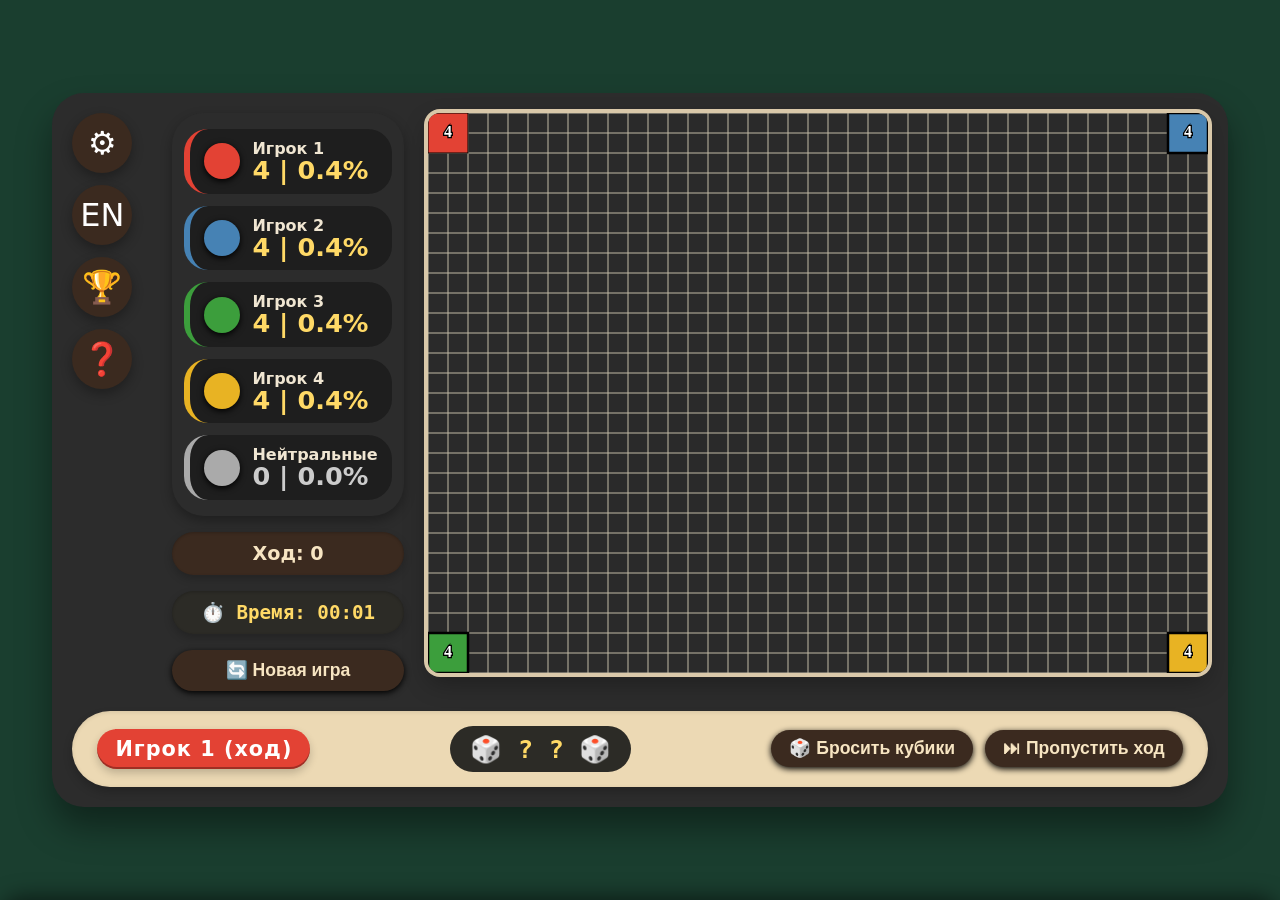
==== commit 1d2def2d: "Update index-ru.html" ====
--- a/index-ru.html
+++ b/index-ru.html
@@ -27,6 +27,7 @@
                     <button id="mobileSkipBtn" class="mobile-skip-btn">⏭ Пропустить ход</button>
                     <button id="mobileNewGameBtn" class="mobile-newgame-btn">🔄 Новая игра</button>
                     <button id="mobileSettingsBtn" class="mobile-settings-btn">⚙️ Настройки</button>
+                    <button id="mobileProgressBtn" class="mobile-progress-btn">🏆 Прогресс</button>
                     <button id="mobileHelpBtn" class="mobile-help-btn">❓ Справка</button>
                     <button id="mobileLangBtn" class="mobile-lang-btn">🌐 EN</button>
                 </div>
@@ -37,8 +38,9 @@
         <div class="game-top-row">
             <div class="top-left-buttons">
                 <div class="round-button" id="settingsIcon">⚙️</div>
+                <div class="round-button" id="langButton">EN</div>
+                <div class="round-button" id="progressButton">🏆</div>
                 <div class="round-button" id="helpButton">❓</div>
-                <div class="round-button" id="langButton">EN</div>
             </div>
             <div class="left-panel">
                 <div class="score-panel" id="sideScorePanel"></div>
@@ -154,6 +156,7 @@
                         <li><kbd>W/A/S/D</kbd> или стрелки — движение</li>
                         <li><kbd>Esc</kbd> — настройки</li>
                         <li><kbd>Q</kbd> — справка</li>
+                        <li><kbd>C</kbd> — достижения и статистика</li>
                         <li><kbd>N</kbd> — новая игра</li>
                         <li><kbd>L</kbd> — переключить язык</li>
                     </ul>
@@ -198,6 +201,20 @@
     </div>
 </div>
 
+<div id="progressModal" class="modal progress-modal">
+    <div class="modal-content progress-modal-content">
+        <div class="modal-header">
+            <h3>🏆 Прогресс</h3>
+            <span class="close-progress-modal">&times;</span>
+        </div>
+        <div class="progress-tabs">
+            <div class="progress-tab active" data-tab="stats">📊 Статистика</div>
+            <div class="progress-tab" data-tab="achievements">🏆 Достижения</div>
+        </div>
+        <div class="modal-body progress-body" id="progressBody"></div>
+    </div>
+</div>
+
 <div id="gameResultModal" class="modal result-modal">
     <div class="modal-content result-modal-content">
         <div class="modal-header">
--- a/css/styles.css
+++ b/css/styles.css
@@ -1,4 +1,3 @@
-/* styles.css — полная версия с исправленной обводкой нейтральной карточки */
 * {
     user-select: none;
     -webkit-tap-highlight-color: transparent;
@@ -65,7 +64,7 @@
     transform: scale(0.94);
 }
 
-/* Выдвижная панель */
+/* Выдвижная панель (мобильная) */
 .mobile-drawer {
     position: fixed;
     bottom: 0;
@@ -219,7 +218,7 @@
     color: #cccccc;
 }
 
-/* Нейтральный кружок — всегда серый */
+/* Нейтральный кружок и обводка */
 .neutral-badge {
     width: 36px !important;
     height: 36px !important;
@@ -229,13 +228,9 @@
     display: inline-block;
     flex-shrink: 0;
 }
-
-/* Исправление обводки нейтральной карточки — серая линия слева */
 .neutral-score-card {
     border-left-color: #aaaaaa !important;
 }
-
-/* Для мобильной панели уменьшаем кружок */
 .drawer-score-panel .neutral-badge {
     width: 24px !important;
     height: 24px !important;
@@ -281,8 +276,6 @@
     box-shadow: 0 0 0 4px #d9c8a9, 0 10px 25px rgba(0,0,0,0.3);
     cursor: crosshair;
     background: #2a2a2a;
-    width: auto;
-    height: auto;
 }
 .info-panel {
     background: #ecd9b4;
@@ -358,7 +351,7 @@
     transform: scale(0.96);
 }
 
-/* Модальные окна — весь текст белый */
+/* Модальные окна */
 .modal {
     display: none;
     position: fixed;
@@ -648,50 +641,64 @@
 .highlight-orange { color: #ffb347; font-weight: bold; }
 .highlight-gray { color: #cccccc; font-weight: bold; }
 
-/* Мобильная адаптация */
+/* Мобильная версия — при наличии класса .mobile-device */
+body.mobile-device .left-panel,
+body.mobile-device .info-panel,
+body.mobile-device .top-left-buttons {
+    display: none;
+}
+
+body.mobile-device .hamburger-btn {
+    display: flex;
+    align-items: center;
+    justify-content: center;
+}
+
+body.mobile-device canvas {
+    margin: 5px auto;
+    width: auto;
+    height: auto;
+    max-width: calc(100% - 10px);
+    max-height: calc(100vh - 10px);
+    box-shadow: 0 0 0 2px #d9c8a9, 0 5px 15px rgba(0,0,0,0.3);
+}
+
+body.mobile-device .game-container {
+    padding: 10px;
+    gap: 10px;
+    width: 100%;
+    box-sizing: border-box;
+    background: transparent;
+    box-shadow: none;
+}
+
+body.mobile-device .game-top-row {
+    justify-content: center;
+}
+
+body.mobile-device .desktop-help {
+    display: none;
+}
+body.mobile-device .mobile-help {
+    display: block;
+}
+/* Для десктопа — скрываем мобильную помощь */
+body:not(.mobile-device) .mobile-help {
+    display: none;
+}
+body:not(.mobile-device) .desktop-help {
+    display: block;
+}
+
+/* Адаптация под ширину для десктопа (чтобы не ломать) */
 @media (max-width: 768px) {
-    .game-container {
-        padding: 10px;
-        gap: 10px;
-        width: 100%;
-        box-sizing: border-box;
-    }
-    .left-panel, .info-panel, .top-left-buttons {
+    /* Если по каким-то причинам класс не добавился, но ширина маленькая — тоже скрываем десктопный интерфейс */
+    body:not(.mobile-device) .left-panel,
+    body:not(.mobile-device) .info-panel,
+    body:not(.mobile-device) .top-left-buttons {
         display: none;
     }
-    .hamburger-btn {
+    body:not(.mobile-device) .hamburger-btn {
         display: flex;
-        align-items: center;
-        justify-content: center;
     }
-    canvas {
-        margin: 5px auto;
-        width: calc(100% - 10px);
-        height: auto;
-        box-shadow: 0 0 0 2px #d9c8a9, 0 5px 15px rgba(0,0,0,0.3);
-    }
-    .game-top-row {
-        justify-content: center;
-    }
-    .desktop-help {
-        display: none;
-    }
-    .mobile-help {
-        display: block;
-    }
-    .modal-content {
-        max-width: 95%;
-    }
-    .help-modal .modal-body.two-columns {
-        flex-direction: column !important;
-    }
-}
-
-@media (min-width: 769px) {
-    .mobile-help, .hamburger-btn, .mobile-drawer, .drawer-overlay {
-        display: none;
-    }
-    .desktop-help {
-        display: block;
-    }
-}
+}
